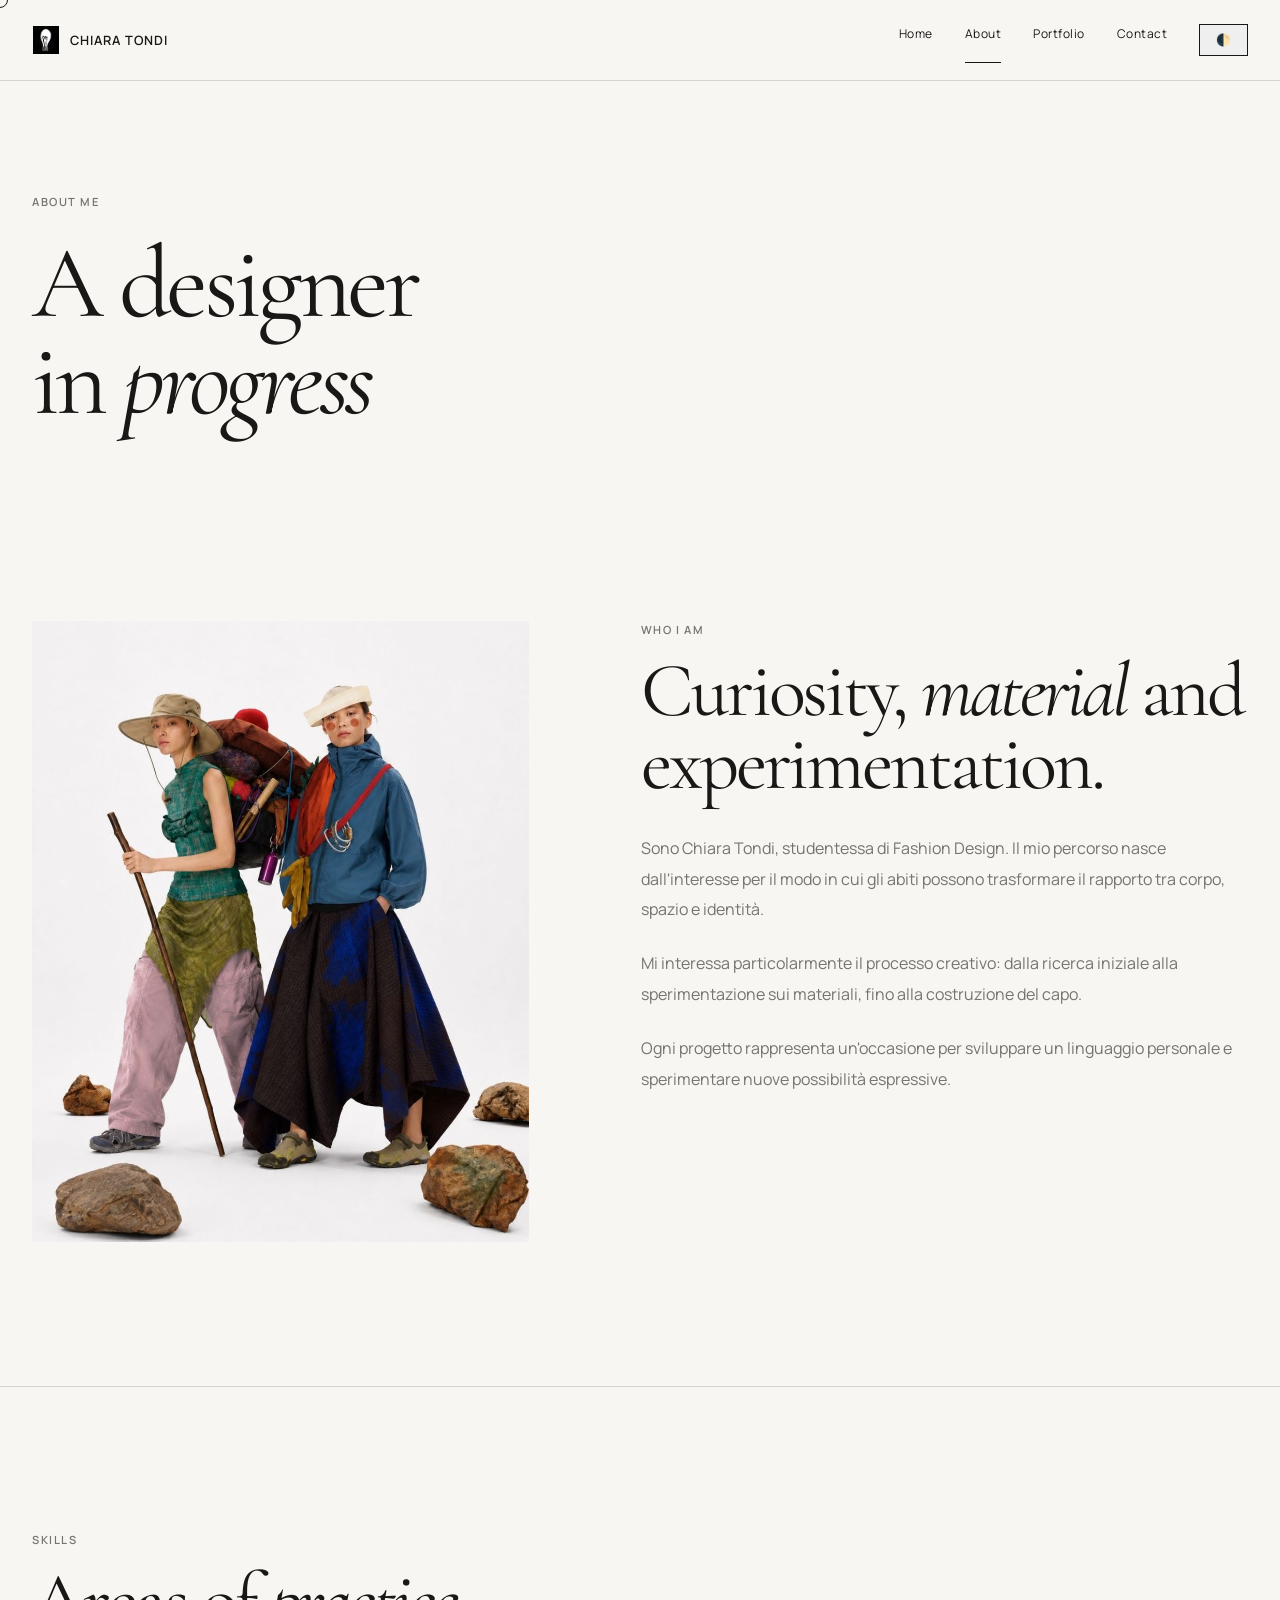
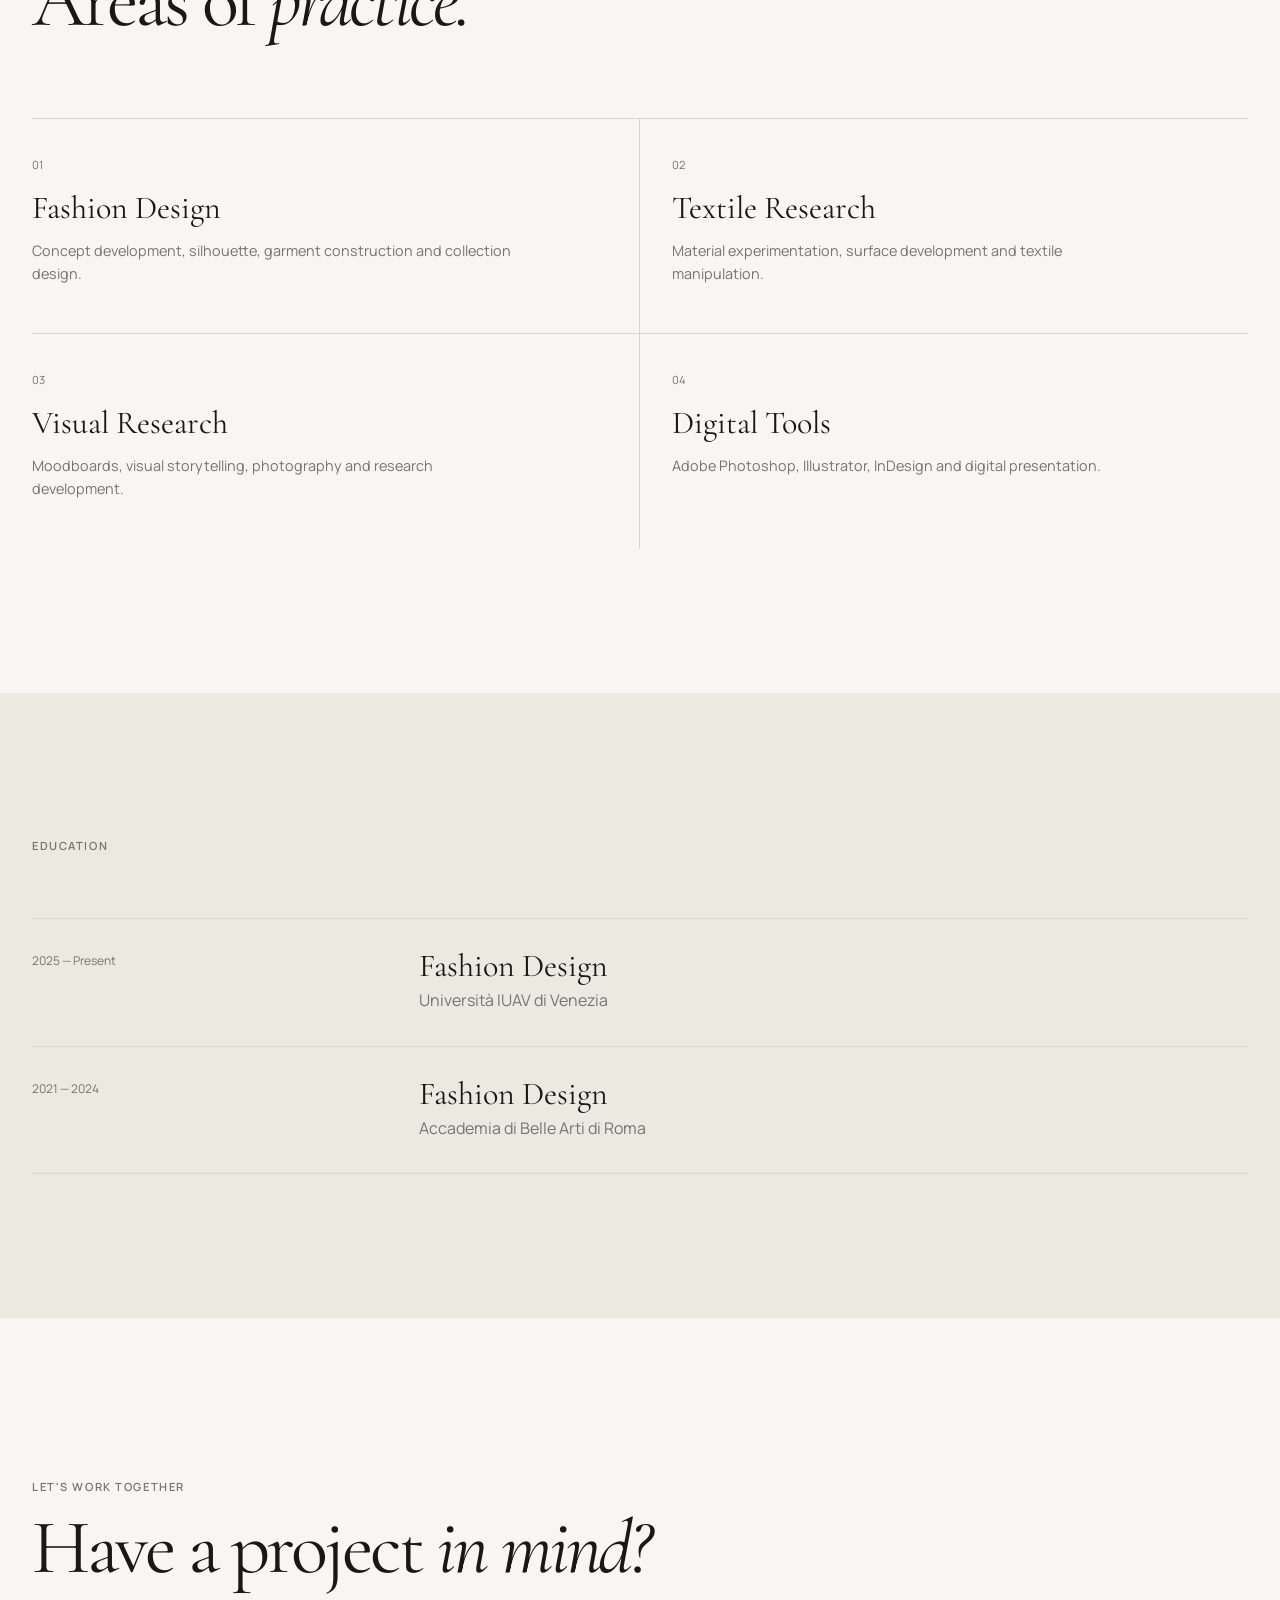
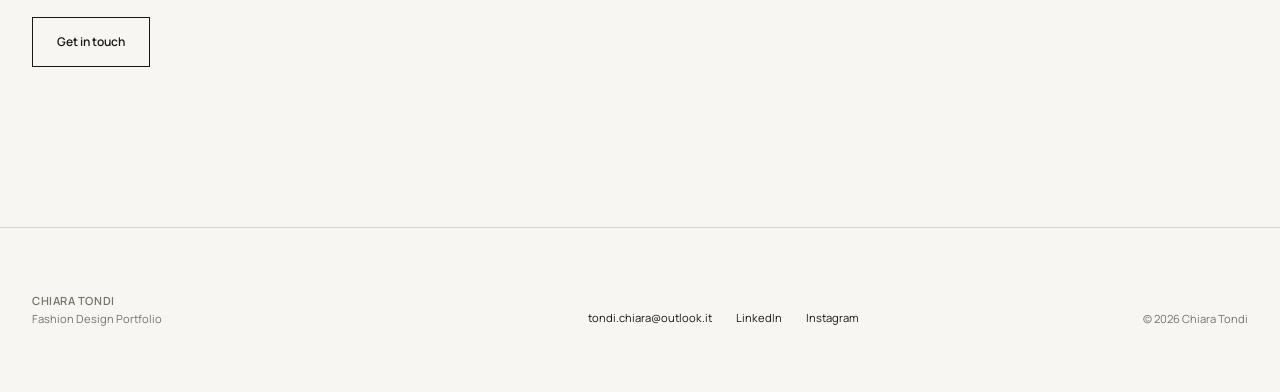
==== about.html @ ec625b7d "Primo commit: struttura base del portfolio e animazioni" ====
<!DOCTYPE html>
<html lang="it">
<head>

    <meta charset="UTF-8">

    <meta
        name="viewport"
        content="width=device-width, initial-scale=1.0"
    >

    <meta
        name="description"
        content="About Chiara Tondi, studentessa di Fashion Design."
    >

    <title>About — Chiara Tondi</title>

    <link
        rel="preconnect"
        href="https://fonts.googleapis.com"
    >

    <link
        rel="preconnect"
        href="https://fonts.gstatic.com"
        crossorigin
    >

    <link
        href="https://fonts.googleapis.com/css2?family=Cormorant+Garamond:wght@400;500;600&family=Manrope:wght@400;500;600&display=swap"
        rel="stylesheet"
    >

    <link rel="stylesheet" href="css/style.css">

</head>


<body>
    <div class="custom-cursor"></div>

    <header class="site-header">

        <div class="container nav-wrapper">

            <a class="logo" href="index.html">
    <img src="images/logo.jpg" alt="Chiara Tondi">
    CHIARA TONDI
</a>

            <nav aria-label="Navigazione principale">

                <a href="index.html">
                    Home
                </a>

                <a class="active" href="about.html">
                    About
                </a>

                <a href="portfolio.html">
                    Portfolio
                </a>

                <a href="contact.html">
                    Contact
                </a>

                <button id="theme-toggle" class="button" style="margin-top: 0; padding: 0.5rem 1rem;">🌓</button>

            </nav>

        </div>

    </header>


    <main>

        <section class="page-intro">

            <div class="container">

                <p class="eyebrow">
                    About me
                </p>

                <h1>
                    A designer<br>
                    in <em>progress</em>
                </h1>

            </div>

        </section>


        <section class="about-main">

            <div class="container about-grid">

                <div class="about-image">

                    <img
                        src="images/portrait.jpg"
                        alt="Ritratto di Chiara Tondi"
                    >

                </div>


                <div class="about-text">

                    <p class="eyebrow">
                        Who I am
                    </p>

                    <h2>
                        Curiosity,
                        <em>material</em>
                        and experimentation.
                    </h2>

                    <p>
                        Sono Chiara Tondi, studentessa di Fashion Design.
                        Il mio percorso nasce dall'interesse per il modo
                        in cui gli abiti possono trasformare il rapporto
                        tra corpo, spazio e identità.
                    </p>

                    <p>
                        Mi interessa particolarmente il processo creativo:
                        dalla ricerca iniziale alla sperimentazione sui
                        materiali, fino alla costruzione del capo.
                    </p>

                    <p>
                        Ogni progetto rappresenta un'occasione per
                        sviluppare un linguaggio personale e sperimentare
                        nuove possibilità espressive.
                    </p>

                </div>

            </div>

        </section>


        <section class="skills-section">

            <div class="container">

                <div class="section-heading">

                    <div>

                        <p class="eyebrow">
                            Skills
                        </p>

                        <h2>
                            Areas of
                            <em>practice.</em>
                        </h2>

                    </div>

                </div>


                <div class="skills-grid">

                    <div class="skill">

                        <span>01</span>

                        <h3>
                            Fashion Design
                        </h3>

                        <p>
                            Concept development, silhouette,
                            garment construction and collection design.
                        </p>

                    </div>


                    <div class="skill">

                        <span>02</span>

                        <h3>
                            Textile Research
                        </h3>

                        <p>
                            Material experimentation, surface
                            development and textile manipulation.
                        </p>

                    </div>


                    <div class="skill">

                        <span>03</span>

                        <h3>
                            Visual Research
                        </h3>

                        <p>
                            Moodboards, visual storytelling,
                            photography and research development.
                        </p>

                    </div>


                    <div class="skill">

                        <span>04</span>

                        <h3>
                            Digital Tools
                        </h3>

                        <p>
                            Adobe Photoshop, Illustrator,
                            InDesign and digital presentation.
                        </p>

                    </div>

                </div>

            </div>

        </section>


        <section class="education-section">

            <div class="container">

                <p class="eyebrow">
                    Education
                </p>

                <div class="timeline">

                    <article class="timeline-item">

                        <span>
                            2025 — Present
                        </span>

                        <div>

                            <h3>
                                Fashion Design
                            </h3>

                            <p>
                                Università IUAV di Venezia
                            </p>

                        </div>

                    </article>


                    <article class="timeline-item">

                        <span>
                            2021 — 2024
                        </span>

                        <div>

                            <h3>
                                Fashion Design
                            </h3>

                            <p>
                                Accademia di Belle Arti di Roma
                            </p>

                        </div>

                    </article>

                </div>

            </div>

        </section>


        <section class="cta-section">

            <div class="container">

                <p class="eyebrow">
                    Let's work together
                </p>

                <h2>
                    Have a project
                    <em>in mind?</em>
                </h2>

                <a
                    class="button"
                    href="contact.html"
                >
                    Get in touch
                </a>

            </div>

        </section>

    </main>


    <footer class="site-footer">

        <div class="container footer-grid">

            <div>

                <p class="footer-name">
                    CHIARA TONDI
                </p>

                <p>
                    Fashion Design Portfolio
                </p>

            </div>


            <div class="footer-links">

                <a href="mailto:tondi.chiara@outlook.it">
                    tondi.chiara@outlook.it
                </a>

                <a
                    href="https://www.linkedin.com/in/chiara-tondi-323119333/"
                    target="_blank"
                    rel="noopener noreferrer"
                >
                    LinkedIn
                </a>

                <a
                    href="https://www.instagram.com/"
                    target="_blank"
                    rel="noopener noreferrer"
                >
                    Instagram
                </a>

            </div>


            <p class="copyright">
                © 2026 Chiara Tondi
            </p>

        </div>

    </footer>

<script src="js/navbar.js"></script>
<script src="js/animations.js"></script>
<script src="js/darkmode.js"></script>

</body>
</html>
---- css/style.css ----
/* ========================================
   1. RESET
======================================== */

* {
    margin: 0;
    padding: 0;
    box-sizing: border-box;
}

html {
    scroll-behavior: smooth;
}

body {
    font-family: "Manrope", sans-serif;
    background: var(--background); /* Prima era #f7f6f2 */
    color:var(--text);            /* Prima era #191817 */
    line-height: 1.6;
}

img {
    display: block;
    width: 100%;
}

a {
    color: inherit;
    text-decoration: none;
}

button,
a {
    -webkit-tap-highlight-color: transparent;
}


/* ========================================
   2. VARIABLES
======================================== */

:root {
    --background: #f7f6f2;
    --text: #191817;
    --muted: #77736d;
    --border: #d8d5ce;
    --white: #ffffff;

    --serif: "Cormorant Garamond", Georgia, serif;
    --sans: "Manrope", Arial, sans-serif;

    --max-width: 1400px;

    --space-xs: 0.5rem;
    --space-sm: 1rem;
    --space-md: 2rem;
    --space-lg: 5rem;
    --space-xl: 9rem;
}


/* ========================================
   3. GLOBAL
======================================== */

body {
    overflow-x: hidden;
}

.container {
    width: min(
        calc(100% - 4rem),
        var(--max-width)
    );

    margin-inline: auto;
}

::selection {
    background: #191817;
    color: #f7f6f2;
}


/* ========================================
   4. TYPOGRAPHY
======================================== */

h1,
h2,
h3 {
    font-family: var(--serif);
    font-weight: 400;
    line-height: 0.95;
}

h1 {
    font-size: clamp(
        4rem,
        8vw,
        9rem
    );

    letter-spacing: -0.045em;
}

h2 {
    font-size: clamp(
        3rem,
        6vw,
        6rem
    );

    letter-spacing: -0.04em;
}

h3 {
    font-size: 2rem;
}

em {
    font-style: italic;
}

.eyebrow {
    font-family: var(--sans);
    font-size: 0.7rem;
    font-weight: 600;
    letter-spacing: 0.14em;
    text-transform: uppercase;
    color: var(--muted);
}

.section-number {
    font-family: var(--sans);
    font-size: 0.7rem;
    font-weight: 600;
    letter-spacing: 0.12em;
    color: var(--muted);
}


/* ========================================
   5. HEADER
======================================== */

.site-header {
    position: sticky;
    top: 0;
    z-index: 1000;

    padding: 1.5rem 0;

    border-bottom: 1px solid var(--border);

    background: var(--background);

    transform: translateY(0);

    transition:
        transform 0.35s ease;
}

.site-header.header-hidden {
    transform: translateY(-100%);
}

.nav-wrapper {
    display: flex;
    justify-content: space-between;
    align-items: center;
    gap: 2rem;
}

.logo {
    display: flex;
    align-items: center;
    gap: 10px;

    font-family: var(--sans);
    font-size: 0.8rem;
    font-weight: 600;
    letter-spacing: 0.08em;
}

.logo img {
    width: 28px;
    height: 28px;
    object-fit: contain;
}

nav {
    display: flex;
    gap: 2rem;
}

nav a {
    position: relative;

    font-size: 0.75rem;
    letter-spacing: 0.04em;

    transition:
        opacity 0.25s ease;
}

nav a:hover {
    opacity: 0.55;
}

nav a.active::after {
    content: "";

    position: absolute;

    bottom: -0.45rem;
    left: 0;

    width: 100%;
    height: 1px;

    background: var(--text);
}


/* ========================================
   6. HERO
======================================== */

.hero {
    padding: 5rem 0 8rem;
}

.hero-grid {
    display: grid;

    grid-template-columns:
        minmax(0, 0.9fr)
        minmax(0, 1.1fr);

    align-items: end;

    gap: 5rem;
}

.hero-text {
    padding-bottom: 2rem;
}

.hero-text h1 {
    margin: 1rem 0 2rem;
}

.hero-description {
    width: min(100%, 31rem);

    color: var(--muted);

    font-size: 0.95rem;
    line-height: 1.8;

    margin-bottom: 2rem;
}

.hero-image {
    aspect-ratio: 4 / 5;
    overflow: hidden;
}

.hero-image img {
    width: 100%;
    height: 100%;

    object-fit: cover;

    transition:
        transform 0.8s cubic-bezier(0.2, 0.7, 0.2, 1);
}

.hero-image:hover img {
    transform: scale(1.025);
}


/* ========================================
   7. LINKS
======================================== */

.text-link {
    display: inline-flex;
    align-items: center;

    gap: 0.8rem;

    font-size: 0.75rem;
    font-weight: 600;
    letter-spacing: 0.03em;

    border-bottom: 1px solid var(--text);

    padding-bottom: 0.35rem;

    transition:
        gap 0.25s ease,
        opacity 0.25s ease;
}

.text-link:hover {
    gap: 1.2rem;
    opacity: 0.65;
}

.button {
    display: inline-block;

    margin-top: 2rem;

    padding: 0.9rem 1.5rem;

    border: 1px solid var(--text);

    font-size: 0.75rem;
    font-weight: 600;

    transition:
        background 0.25s ease,
        color 0.25s ease;
}

.button:hover {
    background: var(--text);
    color: var(--background);
}


/* ========================================
   8. INTRO
======================================== */

.intro-section {
    padding: 9rem 0;

    border-top: 1px solid var(--border);
    border-bottom: 1px solid var(--border);
}

.intro-grid {
    display: grid;

    grid-template-columns:
        0.25fr
        0.75fr;

    gap: 3rem;
}

.intro-grid h2 {
    max-width: 50rem;
    margin-bottom: 2rem;
}

.large-text {
    max-width: 42rem;

    font-size: 1.25rem;
    line-height: 1.8;

    color: var(--muted);
}


/* ========================================
   9. FEATURED PROJECTS
======================================== */

.featured-projects {
    padding: 9rem 0;
}

.section-heading {
    display: flex;
    justify-content: space-between;
    align-items: end;

    margin-bottom: 5rem;
}

.section-heading h2 {
    margin-top: 1rem;
}

.project-grid {
    display: grid;

    grid-template-columns:
        repeat(2, minmax(0, 1fr));

    gap: 4rem 2rem;
}

.project-card-large {
    grid-column: 1 / -1;
}

.project-image, 
.portfolio-image {
    overflow: hidden;
    background: #dedbd4;
    position: relative;
    /* Assicura che il contenitore si centri nella sua colonna */
    margin: 0 auto; 
}

/* Regola le proporzioni e la dimensione intermedia */
.project-card:not(.project-card-large) .project-image,
.portfolio-image {
    aspect-ratio: 4 / 5;
    max-height: 85vh; /* Alzato a 85vh per farle più grandi della prova precedente */
    width: 100%;      /* Tenta di occupare tutto lo spazio, bloccandosi al limite dell'altezza */
}

.project-card-large .project-image {
    aspect-ratio: 4 / 5;
    max-height: 85vh; /* Alzato a 85vh per farle più grandi della prova precedente */
    width: 100%;   
}

.project-image img, 
.portfolio-image img {
    width: 100%;
    height: 100%;

    object-fit: cover;

    transition:
        transform 0.8s cubic-bezier(0.2, 0.7, 0.2, 1);
}

.project-card:hover .project-image img {
    transform: scale(1.035);
}

.project-info {
    display: flex;
    justify-content: space-between;

    gap: 2rem;

    padding-top: 1.25rem;

    border-top: 1px solid var(--border);
}

.project-info h3 {
    margin-bottom: 0.2rem;
}

.project-info p,
.project-info span {
    font-size: 0.7rem;
    color: var(--muted);
}

.project-info span {
    align-self: end;
}


/* ========================================
   10. STATEMENT
======================================== */

.statement-section {
    padding: 10rem 0;

    background: #ece9e1;
}

.statement {
    max-width: 75rem;

    margin-top: 2rem;

    font-size: clamp(
        3.5rem,
        7vw,
        8rem
    );
}


/* ========================================
   11. PAGE INTRO
======================================== */

.page-intro {
    padding: 7rem 0 8rem;
}

.page-intro h1 {
    margin-top: 1.5rem;
}


/* ========================================
   12. ABOUT
======================================== */

.about-main {
    padding: 4rem 0 9rem;
}

.about-grid {
    display: grid;

    grid-template-columns:
        minmax(0, 0.9fr)
        minmax(0, 1.1fr);

    gap: 7rem;

    align-items: start;
}

.about-image {
    aspect-ratio: 4 / 5;
    overflow: hidden;
}

.about-image img {
    width: 100%;
    height: 100%;
    object-fit: cover;
}

.about-text h2 {
    margin: 1rem 0 2rem;
}

.about-text p:not(.eyebrow) {
    max-width: 38rem;

    color: var(--muted);

    margin-bottom: 1.5rem;

    line-height: 1.9;
}


/* ========================================
   13. SKILLS
======================================== */

.skills-section {
    padding: 9rem 0;

    border-top: 1px solid var(--border);
}

.skills-grid {
    display: grid;

    grid-template-columns:
        repeat(2, minmax(0, 1fr));

    margin-top: 5rem;
}

.skill {
    padding: 2rem 2rem 3rem 0;

    border-top: 1px solid var(--border);
}

.skill:nth-child(odd) {
    border-right: 1px solid var(--border);
}

.skill:nth-child(even) {
    padding-left: 2rem;
}

.skill span {
    font-size: 0.7rem;
    color: var(--muted);
}

.skill h3 {
    margin: 1rem 0;
}

.skill p {
    max-width: 30rem;

    color: var(--muted);

    font-size: 0.9rem;
}


/* ========================================
   14. EDUCATION
======================================== */

.education-section {
    padding: 9rem 0;

    background: #ece9e1;
}

.timeline {
    margin-top: 4rem;
}

.timeline-item {
    display: grid;

    grid-template-columns:
        0.3fr
        0.7fr;

    gap: 2rem;

    padding: 2rem 0;

    border-top: 1px solid var(--border);
}

.timeline-item:last-child {
    border-bottom: 1px solid var(--border);
}

.timeline-item > span {
    font-size: 0.75rem;
    color: var(--muted);
}

.timeline-item h3 {
    margin-bottom: 0.4rem;
}

.timeline-item p {
    color: var(--muted);
}


/* ========================================
   15. CTA
======================================== */

.cta-section {
    padding: 10rem 0;
}

.cta-section h2 {
    margin-top: 1rem;

    max-width: 70rem;
}


/* ========================================
   16. PORTFOLIO
======================================== */

.portfolio-section {
    padding-bottom: 10rem;
}


/* ========================================
   PORTFOLIO CAROUSEL
======================================== */

.portfolio-carousel {
    position: relative;

    width: 100%;

    perspective: 1000px;

    padding: 2rem 0;
}

.portfolio-carousel.disable-transitions * {
    transition: none !important;
}

.carousel-viewport {
    width: 100%;

    overflow: hidden;

    padding: 2rem 0;

    /*
     * Permette lo scroll verticale su mobile
     * senza impedire lo swipe orizzontale
     * gestito dal JavaScript.
     */
    touch-action: pan-y;

    user-select: none;
    -webkit-user-select: none;
}

.carousel-track {
    display: flex;

    align-items: center;

    gap: 0;

    cursor: grab;

    will-change: transform;

    transition:
        transform 0.5s cubic-bezier(0.25, 1, 0.5, 1);
}

.carousel-track:active {
    cursor: grabbing;
}


/* ========================================
   CARD GENERICA
======================================== */

.carousel-track .portfolio-card {
    flex: 0 0 42%;

    margin: 0 -8%;

    position: relative;

    z-index: 1;

    transform: scale(0.65);

    opacity: 0.815;

    filter: blur(0.2px);

    transition:
        transform 0.5s ease,
        opacity 0.5s ease,
        filter 0.5s ease,
        z-index 0.5s ease;

    /*
     * IMPORTANTE:
     * tutte le card devono ricevere il click,
     * perché anche quelle laterali devono poter
     * essere cliccate per portarle al centro.
     */
    pointer-events: auto;

    cursor: pointer;
}


/* ========================================
   CARD ADIACENTE
======================================== */

.carousel-track .portfolio-card.is-adjacent {
    z-index: 5;

    transform: scale(0.78);

    opacity: 0.945;

    filter: blur(0.1px);
}


/* ========================================
   CARD CENTRALE
======================================== */

.carousel-track .portfolio-card.is-active {
    z-index: 10;

    transform: scale(1);

    opacity: 1;

    filter: blur(0);

    pointer-events: auto;

    cursor: pointer;
}


/* ========================================
   IMMAGINE DELLA CARD
======================================== */

.portfolio-image {
    aspect-ratio: 4 / 5;

    overflow: hidden;

    background: #dedbd4;

    position: relative;
}

.portfolio-image img {
    width: 100%;
    height: 100%;

    object-fit: cover;

    transition:
        transform 0.8s cubic-bezier(0.2, 0.7, 0.2, 1);
}


/*
 * Hover sull'immagine.
 * La card centrale e quelle laterali
 * possono avere un leggero effetto zoom.
 */

.portfolio-card:hover .portfolio-image img {
    transform: scale(1.035);
}


/* ========================================
   NUMERO SULL'IMMAGINE
======================================== */

.carousel-number {
    position: absolute;

    top: 1rem;
    left: 1rem;

    z-index: 2;

    font-family: var(--sans);

    font-size: 0.7rem;

    font-weight: 600;

    letter-spacing: 0.1em;

    color: #ffffff;

    pointer-events: none;
}


/* ========================================
   PULSANTI CAROUSEL
======================================== */

.carousel-button {
    position: absolute;

    top: 50%;

    z-index: 20;

    width: 3.5rem;
    height: 3.5rem;

    border-radius: 50%;

    border: 1px solid var(--text);

    background: var(--background);

    color: var(--text);

    font-size: 1.1rem;

    cursor: pointer;

    transform: translateY(-50%);

    transition:
        background 0.25s ease,
        color 0.25s ease,
        transform 0.25s ease;
}

.carousel-button:hover {
    background: var(--text);

    color: var(--background);
}

.carousel-button:active {
    transform: translateY(-50%) scale(0.96);
}

.carousel-prev {
    left: 0.5rem;
}

.carousel-next {
    right: 0.5rem;
}


/* ========================================
   PORTFOLIO META
======================================== */

.portfolio-meta {
    display: flex;

    justify-content: space-between;

    padding-top: 1.25rem;

    border-top: 1px solid var(--border);
}

.portfolio-meta h2 {
    font-size: 2rem;

    margin-bottom: 0.2rem;
}

.portfolio-meta p,
.portfolio-meta span {
    font-size: 0.7rem;

    color: var(--muted);
}


/* ========================================
   PORTFOLIO GRID
======================================== */

.portfolio-grid {
    display: grid;

    grid-template-columns:
        repeat(2, minmax(0, 1fr));

    gap: 6rem 2rem;
}


/* ========================================
   17. CONTACT
======================================== */

.contact-section {
    padding: 9rem 0 12rem;
}

.contact-grid {
    display: grid;

    grid-template-columns:
        1fr
        1fr;

    gap: 6rem;
}

.contact-details {
    padding-top: 1rem;
}

.contact-block {
    padding: 2rem 0;

    border-top: 1px solid var(--border);
}

.big-link {
    display: block;

    width: fit-content;

    margin-top: 0.7rem;

    font-family: var(--serif);

    font-size: 2.5rem;

    border-bottom: 1px solid transparent;

    transition:
        border-color 0.25s ease,
        opacity 0.25s ease;
}

.big-link:hover {
    border-color: var(--text);
}

.contact-location {
    margin-top: 0.7rem;

    font-family: var(--serif);

    font-size: 2.5rem;
}


/* ========================================
   18. PROJECT PAGE
======================================== */

.project-header {
    padding: 7rem 0 6rem;
}

.project-header-grid {
    display: grid;

    grid-template-columns:
        1fr
        0.8fr;

    gap: 6rem;

    align-items: end;
}

.project-description {
    padding-bottom: 0.5rem;
}

.project-description > p {
    max-width: 30rem;

    margin-bottom: 3rem;

    color: var(--muted);

    line-height: 1.8;
}

.project-data {
    display: grid;

    gap: 1rem;
}

.project-data span {
    display: grid;

    grid-template-columns:
        0.4fr
        0.6fr;

    padding-top: 1rem;

    border-top: 1px solid var(--border);

    font-size: 0.7rem;

    color: var(--muted);
}

.project-data strong {
    color: var(--text);

    font-weight: 500;
}

.project-hero-image {
    padding-bottom: 8rem;
}

.project-hero-image img {
    width: 100%;

    aspect-ratio: 16 / 9;

    object-fit: cover;
}

.project-story {
    padding: 9rem 0;

    border-top: 1px solid var(--border);
    border-bottom: 1px solid var(--border);
}

.project-story-grid {
    display: grid;

    grid-template-columns:
        0.25fr
        0.75fr;

    gap: 3rem;
}

.project-story h2 {
    max-width: 55rem;

    margin-bottom: 3rem;
}

.project-story p:not(.section-number) {
    max-width: 42rem;

    color: var(--muted);

    line-height: 1.9;

    margin-bottom: 1.5rem;
}

.project-gallery {
    padding: 8rem 0;
}

.gallery-two {
    display: grid;

    grid-template-columns:
        repeat(2, minmax(0, 1fr));

    gap: 2rem;
}

.gallery-two img {
    aspect-ratio: 4 / 5;

    object-fit: cover;
}

.gallery-large {
    margin-top: 2rem;
}

.gallery-large img {
    aspect-ratio: 16 / 9;

    object-fit: cover;
}

.next-project {
    padding: 9rem 0;

    border-top: 1px solid var(--border);

    text-align: center;
}

.next-project h2 {
    margin-top: 1rem;

    transition:
        opacity 0.25s ease;
}

.next-project a:hover h2 {
    opacity: 0.55;
}


/* ========================================
   19. FOOTER
======================================== */

.site-footer {
    padding: 4rem 0;

    border-top: 1px solid var(--border);
}

.footer-grid {
    display: grid;

    grid-template-columns:
        1fr
        1fr
        auto;

    gap: 2rem;

    align-items: end;
}

.footer-name {
    font-weight: 600;

    letter-spacing: 0.05em;
}

.footer-grid p {
    font-size: 0.7rem;

    color: var(--muted);
}

.footer-links {
    display: flex;

    gap: 1.5rem;
}

.footer-links a {
    font-size: 0.7rem;

    border-bottom: 1px solid transparent;

    transition:
        border-color 0.25s ease;
}

.footer-links a:hover {
    border-color: var(--text);
}

.copyright {
    text-align: right;
}


/* ========================================
   20. ACCESSIBILITY
======================================== */

:focus-visible {
    outline: 2px solid var(--text);

    outline-offset: 4px;
}


/* ========================================
   21. RESPONSIVE
======================================== */

@media (max-width: 900px) {

    .container {
        width: min(
            calc(100% - 2rem),
            var(--max-width)
        );
    }

    .hero-grid,
    .about-grid,
    .contact-grid,
    .project-header-grid {
        grid-template-columns: 1fr;

        gap: 3rem;
    }

    .hero {
        padding-top: 3rem;
    }

    .hero-text {
        padding-bottom: 0;
    }

    .intro-grid,
    .project-story-grid {
        grid-template-columns: 1fr;

        gap: 1.5rem;
    }

    .section-heading {
        align-items: start;

        flex-direction: column;

        gap: 2rem;
    }

    .portfolio-grid {
        gap: 4rem 1rem;
    }

    .skills-grid {
        grid-template-columns: 1fr;
    }

    .skill:nth-child(odd) {
        border-right: none;
    }

    .skill:nth-child(even) {
        padding-left: 0;
    }

    .footer-grid {
        grid-template-columns:
            1fr
            1fr;
    }

    .copyright {
        text-align: left;

        grid-column: 1 / -1;
    }
}


/* ========================================
   22. MOBILE
======================================== */

@media (max-width: 600px) {

    .container {
        width: min(
            calc(100% - 1.5rem),
            var(--max-width)
        );
    }

    .site-header {
        padding: 1rem 0;
    }

    .nav-wrapper {
        align-items: flex-start;

        flex-direction: column;

        gap: 1rem;
    }

    nav {
        width: 100%;

        justify-content: space-between;

        gap: 0.75rem;
    }

    nav a {
        font-size: 0.68rem;
    }

    h1 {
        font-size: clamp(
            3.5rem,
            16vw,
            5rem
        );
    }

    h2 {
        font-size: clamp(
            2.8rem,
            13vw,
            4rem
        );
    }

    .hero {
        padding: 3rem 0 5rem;
    }

    .hero-grid {
        gap: 3rem;
    }

    .intro-section,
    .featured-projects,
    .skills-section,
    .education-section,
    .cta-section,
    .project-gallery,
    .project-story,
    .contact-section {
        padding: 5rem 0;
    }

    .statement-section {
        padding: 6rem 0;
    }

    .project-grid,
    .portfolio-grid,
    .gallery-two {
        grid-template-columns: 1fr;
    }

    .project-card-large {
        grid-column: auto;
    }

    .project-card-large .project-image {
        aspect-ratio: 4 / 5;
    }

    .timeline-item {
        grid-template-columns: 1fr;

        gap: 0.75rem;
    }

    .big-link,
    .contact-location {
        font-size: 2rem;
    }

    .project-header {
        padding: 4rem 0;
    }

    .project-hero-image {
        padding-bottom: 4rem;
    }

    .project-hero-image img,
    .gallery-large img {
        aspect-ratio: 4 / 5;
    }

    .footer-grid {
        grid-template-columns: 1fr;
    }

    .footer-links {
        flex-direction: column;

        gap: 0.7rem;
    }

    .copyright {
        grid-column: auto;
    }


    /* ========================================
       CAROUSEL - MOBILE
    ======================================== */

    .carousel-track .portfolio-card {
        flex: 0 0 78%;

        margin: 0 -18%;
    }

    .carousel-track .portfolio-card.is-adjacent {
        transform: scale(0.78);
    }

    .carousel-track .portfolio-card.is-active {
        transform: scale(1);
    }

    .carousel-button {
        display: none;
    }
}


/* ========================================
   23. REDUCED MOTION
======================================== */

@media (prefers-reduced-motion: reduce) {

    html {
        scroll-behavior: auto;
    }

    *,
    *::before,
    *::after {
        transition-duration: 0.01ms !important;

        animation-duration: 0.01ms !important;

        animation-iteration-count: 1 !important;
    }
}

.hero {
    position: relative; /* Assicurati che la sezione hero sia relativa */
    z-index: 1;    
}
#hero-canvas {
    position: absolute;
    top: 0;
    left: 0;
    width: 100%;
    height: 100%;
    z-index: -1; /* Lo manda dietro al testo */
    pointer-events: none; /* Evita che blocchi i click */
}

.reveal {
    opacity: 0;
    transform: translateY(40px);
    transition: opacity 0.8s cubic-bezier(0.2, 0.7, 0.2, 1), transform 0.8s cubic-bezier(0.2, 0.7, 0.2, 1);
}
.reveal.is-visible {
    opacity: 1;
    transform: translateY(0);
}

.hero-image, .project-image {
    overflow: hidden;
    position: relative;
}

.hero-image img, .project-image img {
    width: 100%;
    height: 100%;
    object-fit: cover;
    transform: scale(1.2); /* Ingrandisce l'immagine creando il margine nascosto */
    will-change: transform;
}

@media (pointer: fine) { /* Si attiva solo su dispositivi con mouse, ignora il touch */
    body {
        cursor: none; /* Nasconde il cursore di default */
    }
    a, button, .portfolio-card {
        cursor: none !important;
    }
    .custom-cursor {
        position: fixed;
        top: 0; left: 0;
        width: 16px; height: 16px;
        border: 1px solid var(--text);
        border-radius: 50%;
        pointer-events: none;
        z-index: 9999;
        transform: translate(-50%, -50%);
        transition: width 0.2s, height 0.2s, background-color 0.2s;
    }
    .custom-cursor.hovering {
        width: 32px; height: 32px;
        background-color: rgba(25, 24, 23, 0.1);
    }
}

/* Transizione globale per i colori */
body, .site-header, .statement-section, .education-section {
    transition: background-color 0.4s ease, color 0.4s ease;
}

/* Variabili Dark Mode */
[data-theme="dark"] {
    --background: #141414;
    --text: #f7f6f2;
    --muted: #a09c94;
    --border: #333333;
    --white: #0a0a0a;
}

[data-theme="dark"] .statement-section, 
[data-theme="dark"] .education-section {
    background: #1a1a1a;
}
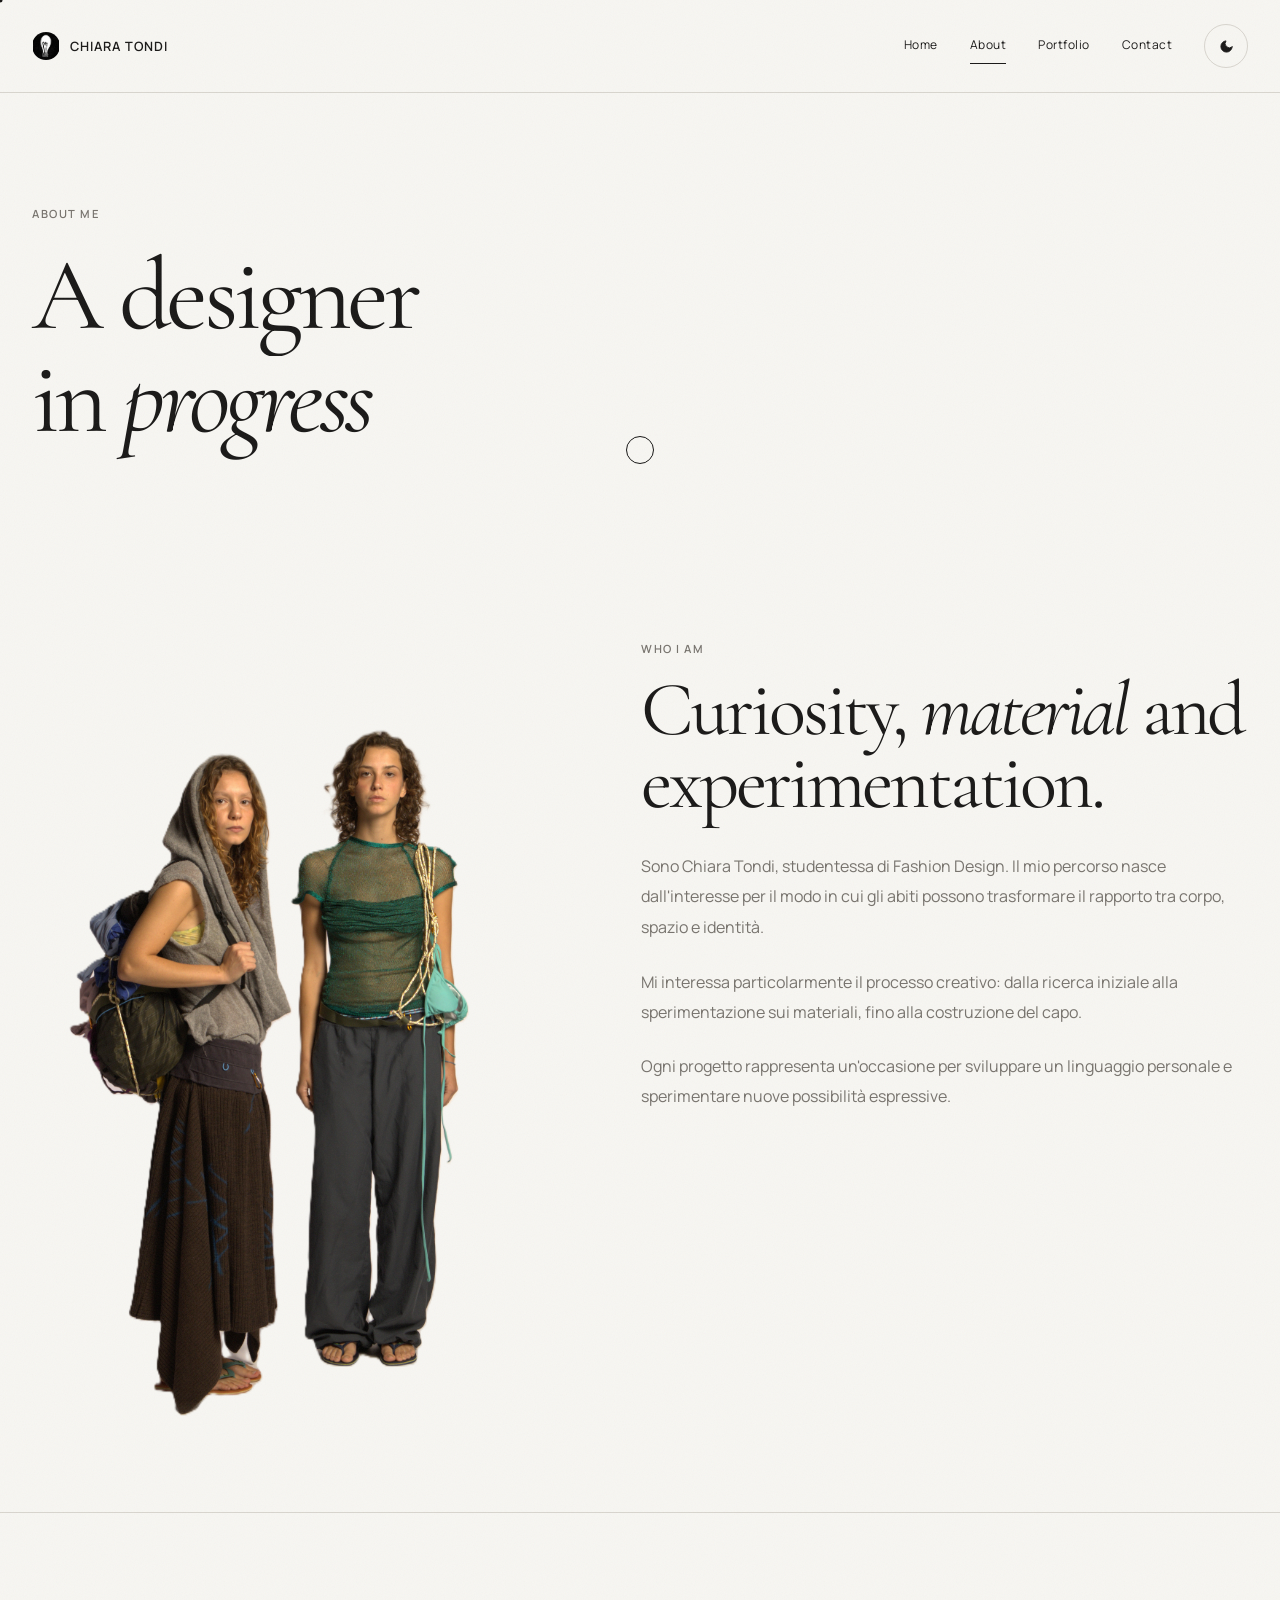
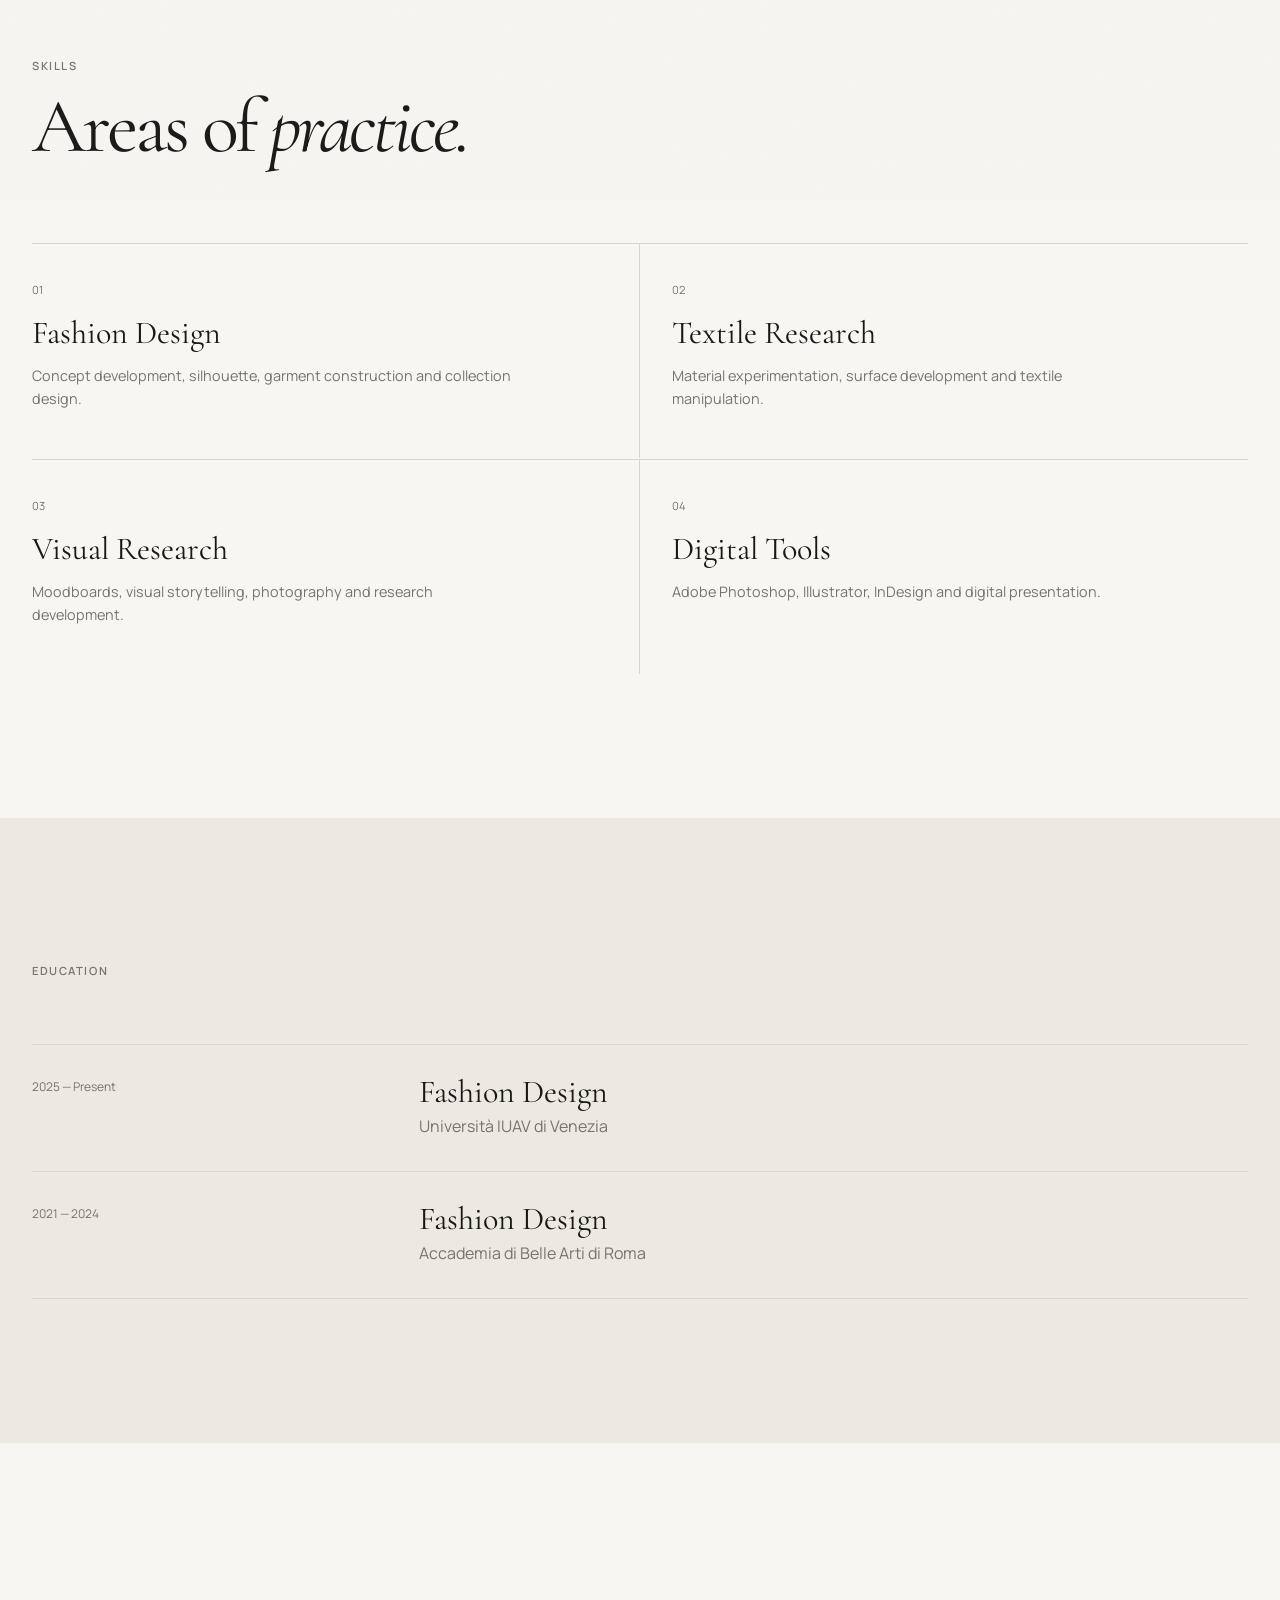
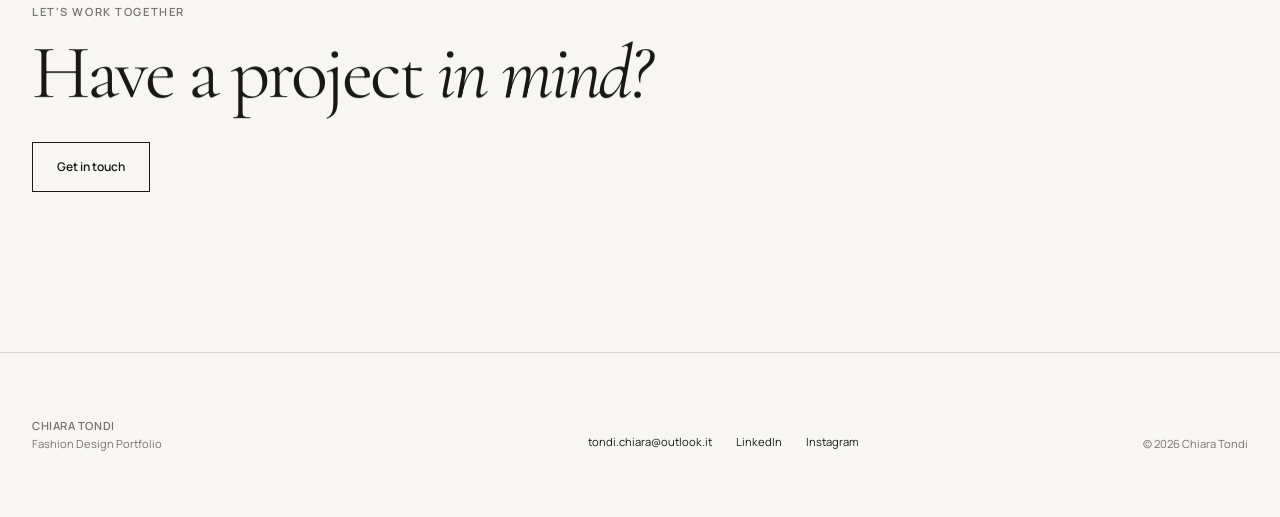
==== commit 8dcc7272: "animazioni migliorate e aggiunta descrizione del progetto 4" ====
--- a/about.html
+++ b/about.html
@@ -15,6 +15,18 @@
     >
 
     <title>About — Chiara Tondi</title>
+
+    <script>
+        (function () {
+            var t = localStorage.getItem("theme");
+            if (
+                t === "dark" ||
+                (!t && window.matchMedia("(prefers-color-scheme: dark)").matches)
+            ) {
+                document.documentElement.setAttribute("data-theme", "dark");
+            }
+        })();
+    </script>
 
     <link
         rel="preconnect"
@@ -28,7 +40,7 @@
     >
 
     <link
-        href="https://fonts.googleapis.com/css2?family=Cormorant+Garamond:wght@400;500;600&family=Manrope:wght@400;500;600&display=swap"
+        href="https://fonts.googleapis.com/css2?family=Cormorant+Garamond:ital,wght@0,400;0,500;0,600;1,400;1,500&family=Manrope:wght@400;500;600&display=swap"
         rel="stylesheet"
     >
 
@@ -38,16 +50,15 @@
 
 
 <body>
-    <div class="custom-cursor"></div>
 
     <header class="site-header">
 
         <div class="container nav-wrapper">
 
             <a class="logo" href="index.html">
-    <img src="images/logo.jpg" alt="Chiara Tondi">
-    CHIARA TONDI
-</a>
+                <img src="images/logo.jpg" alt="Chiara Tondi">
+                CHIARA TONDI
+            </a>
 
             <nav aria-label="Navigazione principale">
 
@@ -67,7 +78,17 @@
                     Contact
                 </a>
 
-                <button id="theme-toggle" class="button" style="margin-top: 0; padding: 0.5rem 1rem;">🌓</button>
+                <button id="theme-toggle" type="button" aria-label="Cambia tema">
+                    <svg viewBox="0 0 24 24" fill="none" stroke="currentColor" stroke-width="1.5" stroke-linecap="round" stroke-linejoin="round" aria-hidden="true">
+                        <g class="icon-moon">
+                            <path d="M21 12.8A9 9 0 1 1 11.2 3a7 7 0 0 0 9.8 9.8z"/>
+                        </g>
+                        <g class="icon-sun">
+                            <circle cx="12" cy="12" r="4"/>
+                            <path d="M12 2v2M12 20v2M4.9 4.9l1.4 1.4M17.7 17.7l1.4 1.4M2 12h2M20 12h2M4.9 19.1l1.4-1.4M17.7 6.3l1.4-1.4"/>
+                        </g>
+                    </svg>
+                </button>
 
             </nav>
 
@@ -82,7 +103,7 @@
 
             <div class="container">
 
-                <p class="eyebrow">
+                <p class="eyebrow" data-reveal>
                     About me
                 </p>
 
@@ -100,10 +121,10 @@
 
             <div class="container about-grid">
 
-                <div class="about-image">
-
-                    <img
-                        src="images/portrait.jpg"
+                <div class="about-image" data-reveal="mask">
+
+                    <img class="png"
+                        src="images/portrait.png"
                         alt="Ritratto di Chiara Tondi"
                     >
 
@@ -112,7 +133,7 @@
 
                 <div class="about-text">
 
-                    <p class="eyebrow">
+                    <p class="eyebrow" data-reveal>
                         Who I am
                     </p>
 
@@ -122,20 +143,20 @@
                         and experimentation.
                     </h2>
 
-                    <p>
+                    <p data-reveal>
                         Sono Chiara Tondi, studentessa di Fashion Design.
                         Il mio percorso nasce dall'interesse per il modo
                         in cui gli abiti possono trasformare il rapporto
                         tra corpo, spazio e identità.
                     </p>
 
-                    <p>
+                    <p data-reveal>
                         Mi interessa particolarmente il processo creativo:
                         dalla ricerca iniziale alla sperimentazione sui
                         materiali, fino alla costruzione del capo.
                     </p>
 
-                    <p>
+                    <p data-reveal>
                         Ogni progetto rappresenta un'occasione per
                         sviluppare un linguaggio personale e sperimentare
                         nuove possibilità espressive.
@@ -156,7 +177,7 @@
 
                     <div>
 
-                        <p class="eyebrow">
+                        <p class="eyebrow" data-reveal>
                             Skills
                         </p>
 
@@ -170,7 +191,7 @@
                 </div>
 
 
-                <div class="skills-grid">
+                <div class="skills-grid" data-reveal-stagger>
 
                     <div class="skill">
 
@@ -246,11 +267,11 @@
 
             <div class="container">
 
-                <p class="eyebrow">
+                <p class="eyebrow" data-reveal>
                     Education
                 </p>
 
-                <div class="timeline">
+                <div class="timeline" data-reveal-stagger>
 
                     <article class="timeline-item">
 
@@ -304,7 +325,7 @@
 
             <div class="container">
 
-                <p class="eyebrow">
+                <p class="eyebrow" data-reveal>
                     Let's work together
                 </p>
 
@@ -316,6 +337,8 @@
                 <a
                     class="button"
                     href="contact.html"
+                    data-magnetic="0.35"
+                    data-reveal
                 >
                     Get in touch
                 </a>
@@ -359,7 +382,7 @@
                 </a>
 
                 <a
-                    href="https://www.instagram.com/"
+                    href="https://www.instagram.com/tndchr/"
                     target="_blank"
                     rel="noopener noreferrer"
                 >
@@ -382,4 +405,4 @@
 <script src="js/darkmode.js"></script>
 
 </body>
-</html>+</html>
--- a/css/style.css
+++ b/css/style.css
@@ -1,3 +1,17 @@
+/* Registra le custom properties così sono animabili via transition */
+@property --zoom {
+    syntax: "<number>";
+    inherits: false;
+    initial-value: 1.15;
+}
+
+@property --py {
+    syntax: "<length>";
+    inherits: false;
+    initial-value: 0px;
+}
+
+
 /* ========================================
    1. RESET
 ======================================== */
@@ -14,8 +28,8 @@
 
 body {
     font-family: "Manrope", sans-serif;
-    background: var(--background); /* Prima era #f7f6f2 */
-    color:var(--text);            /* Prima era #191817 */
+    background: var(--background);
+    color: var(--text);
     line-height: 1.6;
 }
 
@@ -45,6 +59,7 @@
     --muted: #77736d;
     --border: #d8d5ce;
     --white: #ffffff;
+    --surface: #ece9e1;
 
     --serif: "Cormorant Garamond", Georgia, serif;
     --sans: "Manrope", Arial, sans-serif;
@@ -56,6 +71,13 @@
     --space-md: 2rem;
     --space-lg: 5rem;
     --space-xl: 9rem;
+
+    /* Sistema di easing condiviso */
+    --ease-out-expo: cubic-bezier(0.19, 1, 0.22, 1);
+    --ease-out-quart: cubic-bezier(0.165, 0.84, 0.44, 1);
+    --ease-out-quad: cubic-bezier(0.25, 0.46, 0.45, 0.94);
+    --ease-smooth: cubic-bezier(0.25, 1, 0.5, 1);
+    --ease-in-out: cubic-bezier(0.45, 0.05, 0.55, 0.95);
 }
 
 
@@ -77,8 +99,8 @@
 }
 
 ::selection {
-    background: #191817;
-    color: #f7f6f2;
+    background: var(--text);
+    color: var(--background);
 }
 
 
@@ -141,7 +163,93 @@
 
 
 /* ========================================
-   5. HEADER
+   5. SPLIT LINES (mask reveal delle headline)
+   JS avvolge ogni riga in .line > .line-inner
+======================================== */
+
+.split-lines .line {
+    display: block;
+    overflow: hidden;
+    /* piccolo padding per non tagliare discendenti e corsivi */
+    padding: 0.06em 0.05em 0.12em;
+    margin: -0.06em -0.05em -0.12em;
+}
+
+.split-lines .line-inner {
+    display: block;
+    transform: translateY(115%);
+    will-change: transform;
+    transition:
+        transform 1.1s var(--ease-out-expo);
+    transition-delay: calc(var(--i, 0) * 90ms + var(--d, 0ms));
+}
+
+.split-lines.is-visible .line-inner {
+    transform: translateY(0);
+}
+
+
+/* ========================================
+   6. SCROLL REVEAL
+======================================== */
+
+[data-reveal],
+.reveal {
+    opacity: 0;
+    transform: translateY(40px);
+    transition:
+        opacity 0.9s var(--ease-out-quart),
+        transform 0.9s var(--ease-out-quart);
+    transition-delay: var(--d, 0ms);
+    will-change: opacity, transform;
+}
+
+[data-reveal="left"] {
+    transform: translateX(-40px);
+}
+
+[data-reveal="right"] {
+    transform: translateX(40px);
+}
+
+[data-reveal="scale"] {
+    transform: scale(0.96) translateY(30px);
+}
+
+[data-reveal].is-visible,
+.reveal.is-visible {
+    opacity: 1;
+    transform: none;
+}
+
+/* Reveal con maschera per le immagini.
+   Il clip-path va sull'IMG, non sul contenitore:
+   Chromium lo includerebbe nel calcolo di
+   IntersectionObserver e l'elemento risulterebbe
+   sempre "non visibile". */
+[data-reveal="mask"] {
+    opacity: 1;
+    transform: none;
+    transition: none;
+}
+
+[data-reveal="mask"] img {
+    clip-path: inset(0 0 100% 0);
+}
+
+[data-reveal="mask"].is-visible img {
+    clip-path: inset(0 0 0% 0);
+}
+
+.parallax-frame img {
+    transition:
+        clip-path 1.2s var(--ease-out-expo);
+    transition-delay: var(--d, 0ms);
+}
+
+
+/* ========================================
+   7. HEADER
 ======================================== */
 
 .site-header {
@@ -158,11 +266,15 @@
     transform: translateY(0);
 
     transition:
-        transform 0.35s ease;
+        transform 0.35s var(--ease-in-out),
+        opacity 0.35s var(--ease-in-out),
+        background-color 0.4s ease;
 }
 
 .site-header.header-hidden {
     transform: translateY(-100%);
+    opacity: 0;
+    pointer-events: none;
 }
 
 .nav-wrapper {
@@ -187,28 +299,33 @@
     width: 28px;
     height: 28px;
     object-fit: contain;
+    border-radius: 50%;
 }
 
 nav {
     display: flex;
+    align-items: center;
     gap: 2rem;
 }
 
-nav a {
+nav > a {
     position: relative;
 
     font-size: 0.75rem;
     letter-spacing: 0.04em;
 
+    padding-bottom: 0.15rem;
+
     transition:
         opacity 0.25s ease;
 }
 
-nav a:hover {
+nav > a:hover {
     opacity: 0.55;
 }
 
-nav a.active::after {
+/* Underline animata sui link di navigazione */
+nav > a::after {
     content: "";
 
     position: absolute;
@@ -220,15 +337,98 @@
     height: 1px;
 
     background: var(--text);
-}
-
-
-/* ========================================
-   6. HERO
+
+    transform: scaleX(0);
+    transform-origin: right;
+
+    transition:
+        transform 0.4s var(--ease-out-expo);
+}
+
+nav > a:hover::after,
+nav > a.active::after {
+    transform: scaleX(1);
+    transform-origin: left;
+}
+
+
+/* ========================================
+   8. THEME TOGGLE
+======================================== */
+
+#theme-toggle {
+    display: inline-flex;
+    align-items: center;
+    justify-content: center;
+
+    width: 2.6rem;
+    height: 2.6rem;
+    min-width: 44px;
+    min-height: 44px;
+
+    margin-top: 0;
+    padding: 0;
+
+    border: 1px solid var(--border);
+    border-radius: 50%;
+
+    background: transparent;
+
+    cursor: pointer;
+
+    transition:
+        border-color 0.25s ease,
+        background 0.25s ease;
+}
+
+#theme-toggle:hover {
+    border-color: var(--text);
+}
+
+#theme-toggle svg {
+    width: 15px;
+    height: 15px;
+
+    transition:
+        transform 0.6s var(--ease-out-expo);
+}
+
+[data-theme="dark"] #theme-toggle svg {
+    transform: rotate(180deg);
+}
+
+#theme-toggle .icon-sun {
+    display: none;
+}
+
+[data-theme="dark"] #theme-toggle .icon-sun {
+    display: block;
+}
+
+[data-theme="dark"] #theme-toggle .icon-moon {
+    display: none;
+}
+
+
+/* ========================================
+   9. HERO
 ======================================== */
 
 .hero {
+    position: relative;
+    z-index: 1;
+
     padding: 5rem 0 8rem;
+}
+
+#hero-canvas {
+    position: absolute;
+    top: 0;
+    left: 0;
+    width: 100%;
+    height: 100%;
+    z-index: -1;
+    pointer-events: none;
 }
 
 .hero-grid {
@@ -245,6 +445,7 @@
 
 .hero-text {
     padding-bottom: 2rem;
+    will-change: transform;
 }
 
 .hero-text h1 {
@@ -265,25 +466,63 @@
 .hero-image {
     aspect-ratio: 4 / 5;
     overflow: hidden;
-}
-
-.hero-image img {
+    position: relative;
+}
+
+
+/* ========================================
+   10. PARALLAX IMMAGINI
+   --py viene aggiornata dal JS (rAF),
+   --zoom gestisce l'hover senza conflitti
+======================================== */
+
+.hero-image img,
+.project-image img {
     width: 100%;
     height: 100%;
 
     object-fit: cover;
 
-    transition:
-        transform 0.8s cubic-bezier(0.2, 0.7, 0.2, 1);
-}
-
-.hero-image:hover img {
-    transform: scale(1.025);
-}
-
-
-/* ========================================
-   7. LINKS
+    transform:
+        translateY(var(--py, 0px))
+        scale(var(--zoom, 1.15));
+
+    will-change: transform;
+
+    /* --zoom: hover; clip-path: mask reveal */
+    transition:
+        --zoom 0.8s var(--ease-smooth),
+        clip-path 1.2s var(--ease-out-expo);
+    transition-delay: 0s, var(--d, 0ms);
+}
+
+.about-image .png {
+    width: 100%;
+    height: 100%;
+    object-fit: contain;
+
+    transform:
+        translateY(var(--py, 0px))
+        scale(1);
+}
+
+@supports not (transition: --zoom 0.8s) {
+    .hero-image img,
+    .project-image img,
+    .about-image img {
+        transition: none;
+    }
+}
+
+.hero-image:hover img,
+.project-card:hover .project-image img,
+.about-image:hover img {
+    --zoom: 1.22;
+}
+
+
+/* ========================================
+   11. LINKS & BUTTONS
 ======================================== */
 
 .text-link {
@@ -310,6 +549,16 @@
     opacity: 0.65;
 }
 
+.text-link span {
+    display: inline-block;
+    transition:
+        transform 0.4s var(--ease-out-expo);
+}
+
+.text-link:hover span {
+    transform: translateX(4px);
+}
+
 .button {
     display: inline-block;
 
@@ -332,16 +581,21 @@
     color: var(--background);
 }
 
-
-/* ========================================
-   8. INTRO
+/* Elementi magnetici: il JS applica il translate,
+   qui solo la transizione di ritorno morbida */
+[data-magnetic] {
+    will-change: transform;
+}
+
+
+/* ========================================
+   12. INTRO
 ======================================== */
 
 .intro-section {
     padding: 9rem 0;
 
     border-top: 1px solid var(--border);
-    border-bottom: 1px solid var(--border);
 }
 
 .intro-grid {
@@ -370,7 +624,71 @@
 
 
 /* ========================================
-   9. FEATURED PROJECTS
+   13. MARQUEE
+======================================== */
+
+.marquee {
+    overflow: hidden;
+
+    border-top: 1px solid var(--border);
+    border-bottom: 1px solid var(--border);
+
+    padding: 1.4rem 0;
+
+    user-select: none;
+}
+
+.marquee-track {
+    display: flex;
+
+    width: max-content;
+
+    animation: marquee-scroll 28s linear infinite;
+}
+
+.marquee:hover .marquee-track {
+    animation-play-state: paused;
+}
+
+.marquee-group {
+    display: flex;
+    align-items: baseline;
+
+    gap: 3.5rem;
+
+    padding-right: 3.5rem;
+}
+
+.marquee-group span {
+    font-family: var(--serif);
+    font-size: clamp(1.6rem, 2.6vw, 2.6rem);
+    letter-spacing: -0.02em;
+    white-space: nowrap;
+}
+
+.marquee-group span:nth-child(even) {
+    font-style: italic;
+    color: var(--muted);
+}
+
+.marquee-group .marquee-dot {
+    font-family: var(--sans);
+    font-size: 0.7rem;
+    font-style: normal;
+    letter-spacing: 0.2em;
+    color: var(--muted);
+    align-self: center;
+}
+
+@keyframes marquee-scroll {
+    to {
+        transform: translateX(-50%);
+    }
+}
+
+
+/* ========================================
+   14. FEATURED PROJECTS
 ======================================== */
 
 .featured-projects {
@@ -398,46 +716,45 @@
     gap: 4rem 2rem;
 }
 
+/* Le card non in hover si attenuano (dim siblings) */
+.project-grid .project-card {
+    transition: opacity 0.4s var(--ease-out-quad);
+}
+
+@media (pointer: fine) {
+    .project-grid:hover .project-card:not(:hover) {
+        opacity: 0.4;
+    }
+}
+
 .project-card-large {
     grid-column: 1 / -1;
 }
 
-.project-image, 
+.project-image,
 .portfolio-image {
     overflow: hidden;
     background: #dedbd4;
     position: relative;
-    /* Assicura che il contenitore si centri nella sua colonna */
-    margin: 0 auto; 
-}
-
-/* Regola le proporzioni e la dimensione intermedia */
+    margin: 0 auto;
+}
+
+[data-theme="dark"] .project-image,
+[data-theme="dark"] .portfolio-image {
+    background: #232323;
+}
+
 .project-card:not(.project-card-large) .project-image,
 .portfolio-image {
     aspect-ratio: 4 / 5;
-    max-height: 85vh; /* Alzato a 85vh per farle più grandi della prova precedente */
-    width: 100%;      /* Tenta di occupare tutto lo spazio, bloccandosi al limite dell'altezza */
+    max-height: 85vh;
+    width: 100%;
 }
 
 .project-card-large .project-image {
     aspect-ratio: 4 / 5;
-    max-height: 85vh; /* Alzato a 85vh per farle più grandi della prova precedente */
-    width: 100%;   
-}
-
-.project-image img, 
-.portfolio-image img {
+    max-height: 85vh;
     width: 100%;
-    height: 100%;
-
-    object-fit: cover;
-
-    transition:
-        transform 0.8s cubic-bezier(0.2, 0.7, 0.2, 1);
-}
-
-.project-card:hover .project-image img {
-    transform: scale(1.035);
 }
 
 .project-info {
@@ -463,17 +780,28 @@
 
 .project-info span {
     align-self: end;
-}
-
-
-/* ========================================
-   10. STATEMENT
+    white-space: nowrap;
+}
+
+.project-info .arrow {
+    display: inline-block;
+    transition:
+        transform 0.4s var(--ease-out-expo);
+}
+
+.project-card:hover .project-info .arrow {
+    transform: translateX(5px);
+}
+
+
+/* ========================================
+   15. STATEMENT
 ======================================== */
 
 .statement-section {
     padding: 10rem 0;
 
-    background: #ece9e1;
+    background: var(--surface);
 }
 
 .statement {
@@ -488,9 +816,19 @@
     );
 }
 
-
-/* ========================================
-   11. PAGE INTRO
+/* Le parole si illuminano con lo scroll (JS scrub) */
+.statement .word {
+    opacity: 0.12;
+    transition: opacity 0.3s linear;
+}
+
+.statement .word em {
+    font-style: italic;
+}
+
+
+/* ========================================
+   16. PAGE INTRO
 ======================================== */
 
 .page-intro {
@@ -503,7 +841,7 @@
 
 
 /* ========================================
-   12. ABOUT
+   17. ABOUT
 ======================================== */
 
 .about-main {
@@ -523,14 +861,9 @@
 }
 
 .about-image {
-    aspect-ratio: 4 / 5;
-    overflow: hidden;
-}
-
-.about-image img {
-    width: 100%;
-    height: 100%;
-    object-fit: cover;
+    aspect-ratio: auto;
+    overflow: visible;
+    position: relative;
 }
 
 .about-text h2 {
@@ -549,7 +882,7 @@
 
 
 /* ========================================
-   13. SKILLS
+   18. SKILLS
 ======================================== */
 
 .skills-section {
@@ -571,6 +904,10 @@
     padding: 2rem 2rem 3rem 0;
 
     border-top: 1px solid var(--border);
+
+    transition:
+        background 0.4s ease,
+        padding-left 0.4s var(--ease-out-expo);
 }
 
 .skill:nth-child(odd) {
@@ -579,6 +916,10 @@
 
 .skill:nth-child(even) {
     padding-left: 2rem;
+}
+
+.skill:hover {
+    background: color-mix(in srgb, var(--text) 3%, transparent);
 }
 
 .skill span {
@@ -600,13 +941,13 @@
 
 
 /* ========================================
-   14. EDUCATION
+   19. EDUCATION
 ======================================== */
 
 .education-section {
     padding: 9rem 0;
 
-    background: #ece9e1;
+    background: var(--surface);
 }
 
 .timeline {
@@ -625,10 +966,17 @@
     padding: 2rem 0;
 
     border-top: 1px solid var(--border);
+
+    transition:
+        padding-left 0.4s var(--ease-out-expo);
 }
 
 .timeline-item:last-child {
     border-bottom: 1px solid var(--border);
+}
+
+.timeline-item:hover {
+    padding-left: 0.75rem;
 }
 
 .timeline-item > span {
@@ -646,7 +994,7 @@
 
 
 /* ========================================
-   15. CTA
+   20. CTA
 ======================================== */
 
 .cta-section {
@@ -661,11 +1009,11 @@
 
 
 /* ========================================
-   16. PORTFOLIO
+   21. PORTFOLIO
 ======================================== */
 
 .portfolio-section {
-    padding-bottom: 10rem;
+    padding-bottom: 6rem;
 }
 
 
@@ -694,11 +1042,6 @@
 
     padding: 2rem 0;
 
-    /*
-     * Permette lo scroll verticale su mobile
-     * senza impedire lo swipe orizzontale
-     * gestito dal JavaScript.
-     */
     touch-action: pan-y;
 
     user-select: none;
@@ -717,7 +1060,7 @@
     will-change: transform;
 
     transition:
-        transform 0.5s cubic-bezier(0.25, 1, 0.5, 1);
+        transform 0.5s var(--ease-smooth);
 }
 
 .carousel-track:active {
@@ -725,9 +1068,7 @@
 }
 
 
-/* ========================================
-   CARD GENERICA
-======================================== */
+/* ---------- CARD GENERICA ---------- */
 
 .carousel-track .portfolio-card {
     flex: 0 0 42%;
@@ -747,24 +1088,15 @@
     transition:
         transform 0.5s ease,
         opacity 0.5s ease,
-        filter 0.5s ease,
-        z-index 0.5s ease;
-
-    /*
-     * IMPORTANTE:
-     * tutte le card devono ricevere il click,
-     * perché anche quelle laterali devono poter
-     * essere cliccate per portarle al centro.
-     */
+        filter 0.5s ease;
+
     pointer-events: auto;
 
     cursor: pointer;
 }
 
 
-/* ========================================
-   CARD ADIACENTE
-======================================== */
+/* ---------- CARD ADIACENTE ---------- */
 
 .carousel-track .portfolio-card.is-adjacent {
     z-index: 5;
@@ -777,9 +1109,7 @@
 }
 
 
-/* ========================================
-   CARD CENTRALE
-======================================== */
+/* ---------- CARD CENTRALE ---------- */
 
 .carousel-track .portfolio-card.is-active {
     z-index: 10;
@@ -789,16 +1119,10 @@
     opacity: 1;
 
     filter: blur(0);
-
-    pointer-events: auto;
-
-    cursor: pointer;
-}
-
-
-/* ========================================
-   IMMAGINE DELLA CARD
-======================================== */
+}
+
+
+/* ---------- IMMAGINE DELLA CARD ---------- */
 
 .portfolio-image {
     aspect-ratio: 4 / 5;
@@ -817,24 +1141,15 @@
     object-fit: cover;
 
     transition:
-        transform 0.8s cubic-bezier(0.2, 0.7, 0.2, 1);
-}
-
-
-/*
- * Hover sull'immagine.
- * La card centrale e quelle laterali
- * possono avere un leggero effetto zoom.
- */
+        transform 0.8s var(--ease-smooth);
+}
 
 .portfolio-card:hover .portfolio-image img {
     transform: scale(1.035);
 }
 
 
-/* ========================================
-   NUMERO SULL'IMMAGINE
-======================================== */
+/* ---------- NUMERO SULL'IMMAGINE ---------- */
 
 .carousel-number {
     position: absolute;
@@ -854,13 +1169,13 @@
 
     color: #ffffff;
 
+    text-shadow: 0 1px 8px rgba(0, 0, 0, 0.35);
+
     pointer-events: none;
 }
 
 
-/* ========================================
-   PULSANTI CAROUSEL
-======================================== */
+/* ---------- PULSANTI CAROUSEL ---------- */
 
 .carousel-button {
     position: absolute;
@@ -911,9 +1226,52 @@
 }
 
 
-/* ========================================
-   PORTFOLIO META
-======================================== */
+/* ---------- DOTS + CONTATORE ---------- */
+
+.carousel-dots {
+    display: flex;
+    justify-content: center;
+
+    gap: 0.7rem;
+
+    margin-top: 2.5rem;
+}
+
+.carousel-dot {
+    width: 22px;
+    height: 2px;
+
+    padding: 0;
+
+    border: none;
+
+    background: var(--border);
+
+    cursor: pointer;
+
+    transition:
+        background 0.3s ease,
+        width 0.3s var(--ease-out-expo);
+}
+
+.carousel-dot.is-current {
+    width: 44px;
+    background: var(--text);
+}
+
+.carousel-counter {
+    margin-top: 1rem;
+
+    text-align: center;
+
+    font-size: 0.7rem;
+    letter-spacing: 0.14em;
+
+    color: var(--muted);
+}
+
+
+/* ---------- PORTFOLIO META ---------- */
 
 .portfolio-meta {
     display: flex;
@@ -939,9 +1297,7 @@
 }
 
 
-/* ========================================
-   PORTFOLIO GRID
-======================================== */
+/* ---------- PORTFOLIO GRID ---------- */
 
 .portfolio-grid {
     display: grid;
@@ -954,7 +1310,7 @@
 
 
 /* ========================================
-   17. CONTACT
+   22. CONTACT
 ======================================== */
 
 .contact-section {
@@ -1013,7 +1369,7 @@
 
 
 /* ========================================
-   18. PROJECT PAGE
+   23. PROJECT PAGE
 ======================================== */
 
 .project-header {
@@ -1078,12 +1434,23 @@
     padding-bottom: 8rem;
 }
 
+.project-hero-image .parallax-frame {
+    overflow: hidden;
+    position: relative;
+}
+
 .project-hero-image img {
     width: 100%;
 
     aspect-ratio: 16 / 9;
 
     object-fit: cover;
+
+    transform:
+        translateY(var(--py, 0px))
+        scale(1.12);
+
+    will-change: transform;
 }
 
 .project-story {
@@ -1156,6 +1523,10 @@
     text-align: center;
 }
 
+.next-project a {
+    display: inline-block;
+}
+
 .next-project h2 {
     margin-top: 1rem;
 
@@ -1167,9 +1538,20 @@
     opacity: 0.55;
 }
 
-
-/* ========================================
-   19. FOOTER
+.next-project .arrow {
+    display: inline-block;
+
+    transition:
+        transform 0.5s var(--ease-out-expo);
+}
+
+.next-project a:hover .arrow {
+    transform: translateX(12px);
+}
+
+
+/* ========================================
+   24. FOOTER
 ======================================== */
 
 .site-footer {
@@ -1210,16 +1592,35 @@
 }
 
 .footer-links a {
+    position: relative;
+
     font-size: 0.7rem;
 
-    border-bottom: 1px solid transparent;
-
-    transition:
-        border-color 0.25s ease;
-}
-
-.footer-links a:hover {
-    border-color: var(--text);
+    padding-bottom: 0.15rem;
+}
+
+.footer-links a::after {
+    content: "";
+
+    position: absolute;
+    bottom: 0;
+    left: 0;
+
+    width: 100%;
+    height: 1px;
+
+    background: var(--text);
+
+    transform: scaleX(0);
+    transform-origin: right;
+
+    transition:
+        transform 0.4s var(--ease-out-expo);
+}
+
+.footer-links a:hover::after {
+    transform: scaleX(1);
+    transform-origin: left;
 }
 
 .copyright {
@@ -1228,7 +1629,331 @@
 
 
 /* ========================================
-   20. ACCESSIBILITY
+   25. CUSTOM CURSOR
+======================================== */
+
+@media (pointer: fine) {
+    body {
+        cursor: none;
+    }
+
+    a, button, .portfolio-card {
+        cursor: none !important;
+    }
+
+    .custom-cursor-dot {
+        position: fixed;
+        top: 0;
+        left: 0;
+
+        width: 5px;
+        height: 5px;
+
+        border-radius: 50%;
+
+        background: var(--text);
+
+        pointer-events: none;
+
+        z-index: 10001;
+
+        transform: translate(-50%, -50%);
+    }
+
+    .custom-cursor {
+        position: fixed;
+        top: 0;
+        left: 0;
+
+        display: flex;
+        align-items: center;
+        justify-content: center;
+
+        width: 28px;
+        height: 28px;
+
+        border: 1px solid var(--text);
+        border-radius: 50%;
+
+        pointer-events: none;
+
+        z-index: 10000;
+
+        transform: translate(-50%, -50%);
+
+        transition:
+            width 0.35s var(--ease-out-expo),
+            height 0.35s var(--ease-out-expo),
+            background-color 0.3s ease,
+            border-color 0.3s ease;
+    }
+
+    .custom-cursor.hovering {
+        width: 48px;
+        height: 48px;
+
+        background-color: color-mix(in srgb, var(--text) 8%, transparent);
+    }
+
+    .custom-cursor.has-label {
+        width: 84px;
+        height: 84px;
+
+        background: var(--text);
+        border-color: var(--text);
+    }
+
+    .cursor-label {
+        font-family: var(--sans);
+        font-size: 0.6rem;
+        font-weight: 600;
+        letter-spacing: 0.12em;
+        text-transform: uppercase;
+
+        color: var(--background);
+
+        opacity: 0;
+
+        transform: scale(0.6);
+
+        transition:
+            opacity 0.25s ease,
+            transform 0.35s var(--ease-out-expo);
+
+        white-space: nowrap;
+    }
+
+    .custom-cursor.has-label .cursor-label {
+        opacity: 1;
+        transform: scale(1);
+    }
+}
+
+/* Su touch i cursori custom non esistono */
+.custom-cursor,
+.custom-cursor-dot {
+    display: none;
+}
+
+@media (pointer: fine) {
+    .custom-cursor,
+    .custom-cursor-dot {
+        display: flex;
+    }
+}
+
+
+/* ========================================
+   26. PRELOADER
+======================================== */
+
+.preloader {
+    position: fixed;
+    inset: 0;
+
+    z-index: 11000;
+
+    display: flex;
+    flex-direction: column;
+    align-items: center;
+    justify-content: center;
+
+    gap: 1.2rem;
+
+    background: var(--text);
+    color: var(--background);
+
+    transition:
+        transform 0.9s var(--ease-out-expo);
+}
+
+.preloader.done {
+    transform: translateY(-100%);
+}
+
+.preloader-name {
+    font-family: var(--serif);
+    font-size: clamp(2.4rem, 6vw, 4.5rem);
+    letter-spacing: -0.02em;
+
+    overflow: hidden;
+}
+
+.preloader-name span {
+    display: inline-block;
+
+    transform: translateY(110%);
+
+    animation: preloader-rise 0.9s var(--ease-out-expo) 0.1s forwards;
+}
+
+@keyframes preloader-rise {
+    to {
+        transform: translateY(0);
+    }
+}
+
+.preloader-count {
+    font-family: var(--sans);
+    font-size: 0.7rem;
+    font-weight: 600;
+    letter-spacing: 0.2em;
+
+    color: color-mix(in srgb, var(--background) 55%, transparent);
+
+    font-variant-numeric: tabular-nums;
+}
+
+.preloader-bar {
+    width: min(220px, 40vw);
+    height: 1px;
+
+    background: color-mix(in srgb, var(--background) 20%, transparent);
+
+    overflow: hidden;
+}
+
+.preloader-bar span {
+    display: block;
+
+    width: 100%;
+    height: 100%;
+
+    background: var(--background);
+
+    transform: scaleX(0);
+    transform-origin: left;
+}
+
+
+/* ========================================
+   27. PAGE TRANSITION
+======================================== */
+
+.page-transition {
+    position: fixed;
+    inset: 0;
+
+    z-index: 10500;
+
+    background: var(--text);
+
+    opacity: 0;
+
+    pointer-events: none;
+
+    transition:
+        opacity 0.45s ease;
+}
+
+.page-transition.active {
+    opacity: 1;
+    pointer-events: all;
+}
+
+/* All'ingresso la pagina parte coperta e si scopre */
+.page-transition.enter {
+    opacity: 1;
+    transition: none;
+}
+
+
+/* ========================================
+   28. GRAIN OVERLAY
+======================================== */
+
+.grain-overlay {
+    position: fixed;
+    inset: -100%;
+
+    z-index: 9500;
+
+    pointer-events: none;
+
+    background-image: url("data:image/svg+xml,%3Csvg xmlns='http://www.w3.org/2000/svg' width='300' height='300'%3E%3Cfilter id='n'%3E%3CfeTurbulence type='fractalNoise' baseFrequency='0.9' numOctaves='2' stitchTiles='stitch'/%3E%3C/filter%3E%3Crect width='100%25' height='100%25' filter='url(%23n)'/%3E%3C/svg%3E");
+
+    opacity: 0.045;
+
+    animation: grain-shift 0.9s steps(4) infinite;
+}
+
+[data-theme="dark"] .grain-overlay {
+    opacity: 0.06;
+}
+
+@keyframes grain-shift {
+    0%   { transform: translate(0, 0); }
+    25%  { transform: translate(-2%, 3%); }
+    50%  { transform: translate(3%, -2%); }
+    75%  { transform: translate(-3%, -3%); }
+    100% { transform: translate(2%, 2%); }
+}
+
+
+/* ========================================
+   29. SCROLL PROGRESS
+======================================== */
+
+.scroll-progress {
+    position: fixed;
+    top: 0;
+    left: 0;
+
+    width: 100%;
+    height: 2px;
+
+    z-index: 1200;
+
+    background: var(--text);
+
+    transform: scaleX(0);
+    transform-origin: left;
+
+    pointer-events: none;
+}
+
+
+/* ========================================
+   30. DARK MODE
+======================================== */
+
+body,
+.site-header,
+.marquee,
+.statement-section,
+.education-section,
+.skill,
+.timeline-item {
+    transition:
+        background-color 0.4s ease,
+        color 0.4s ease,
+        border-color 0.4s ease;
+}
+
+[data-theme="dark"] {
+    --background: #141414;
+    --text: #f7f6f2;
+    --muted: #a09c94;
+    --border: #333333;
+    --white: #0a0a0a;
+    --surface: #1a1a1a;
+}
+
+[data-theme="dark"] .logo img {
+    outline: 1px solid var(--border);
+}
+
+#theme-toggle svg {
+    color: var(--text);
+}
+
+#theme-toggle svg * {
+    fill: currentColor;
+    stroke: currentColor;
+}
+
+/* ========================================
+   31. ACCESSIBILITY
 ======================================== */
 
 :focus-visible {
@@ -1239,7 +1964,7 @@
 
 
 /* ========================================
-   21. RESPONSIVE
+   32. RESPONSIVE
 ======================================== */
 
 @media (max-width: 900px) {
@@ -1314,7 +2039,7 @@
 
 
 /* ========================================
-   22. MOBILE
+   33. MOBILE
 ======================================== */
 
 @media (max-width: 600px) {
@@ -1335,7 +2060,7 @@
 
         flex-direction: column;
 
-        gap: 1rem;
+        gap: 0.9rem;
     }
 
     nav {
@@ -1346,8 +2071,10 @@
         gap: 0.75rem;
     }
 
-    nav a {
+    nav > a {
         font-size: 0.68rem;
+        /* touch target comodo */
+        padding: 0.5rem 0;
     }
 
     h1 {
@@ -1389,6 +2116,19 @@
         padding: 6rem 0;
     }
 
+    .statement .word {
+        opacity: 0.2;
+    }
+
+    .marquee {
+        padding: 1rem 0;
+    }
+
+    .marquee-group {
+        gap: 2rem;
+        padding-right: 2rem;
+    }
+
     .project-grid,
     .portfolio-grid,
     .gallery-two {
@@ -1409,6 +2149,10 @@
         gap: 0.75rem;
     }
 
+    .timeline-item:hover {
+        padding-left: 0;
+    }
+
     .big-link,
     .contact-location {
         font-size: 2rem;
@@ -1437,14 +2181,16 @@
         gap: 0.7rem;
     }
 
+    .footer-links a {
+        padding: 0.35rem 0;
+    }
+
     .copyright {
         grid-column: auto;
     }
 
 
-    /* ========================================
-       CAROUSEL - MOBILE
-    ======================================== */
+    /* ---------- CAROUSEL - MOBILE ---------- */
 
     .carousel-track .portfolio-card {
         flex: 0 0 78%;
@@ -1467,7 +2213,7 @@
 
 
 /* ========================================
-   23. REDUCED MOTION
+   34. REDUCED MOTION
 ======================================== */
 
 @media (prefers-reduced-motion: reduce) {
@@ -1485,84 +2231,32 @@
 
         animation-iteration-count: 1 !important;
     }
-}
-
-.hero {
-    position: relative; /* Assicurati che la sezione hero sia relativa */
-    z-index: 1;    
-}
-#hero-canvas {
-    position: absolute;
-    top: 0;
-    left: 0;
-    width: 100%;
-    height: 100%;
-    z-index: -1; /* Lo manda dietro al testo */
-    pointer-events: none; /* Evita che blocchi i click */
-}
-
-.reveal {
-    opacity: 0;
-    transform: translateY(40px);
-    transition: opacity 0.8s cubic-bezier(0.2, 0.7, 0.2, 1), transform 0.8s cubic-bezier(0.2, 0.7, 0.2, 1);
-}
-.reveal.is-visible {
-    opacity: 1;
-    transform: translateY(0);
-}
-
-.hero-image, .project-image {
-    overflow: hidden;
-    position: relative;
-}
-
-.hero-image img, .project-image img {
-    width: 100%;
-    height: 100%;
-    object-fit: cover;
-    transform: scale(1.2); /* Ingrandisce l'immagine creando il margine nascosto */
-    will-change: transform;
-}
-
-@media (pointer: fine) { /* Si attiva solo su dispositivi con mouse, ignora il touch */
-    body {
-        cursor: none; /* Nasconde il cursore di default */
-    }
-    a, button, .portfolio-card {
-        cursor: none !important;
-    }
-    .custom-cursor {
-        position: fixed;
-        top: 0; left: 0;
-        width: 16px; height: 16px;
-        border: 1px solid var(--text);
-        border-radius: 50%;
-        pointer-events: none;
-        z-index: 9999;
-        transform: translate(-50%, -50%);
-        transition: width 0.2s, height 0.2s, background-color 0.2s;
-    }
-    .custom-cursor.hovering {
-        width: 32px; height: 32px;
-        background-color: rgba(25, 24, 23, 0.1);
-    }
-}
-
-/* Transizione globale per i colori */
-body, .site-header, .statement-section, .education-section {
-    transition: background-color 0.4s ease, color 0.4s ease;
-}
-
-/* Variabili Dark Mode */
-[data-theme="dark"] {
-    --background: #141414;
-    --text: #f7f6f2;
-    --muted: #a09c94;
-    --border: #333333;
-    --white: #0a0a0a;
-}
-
-[data-theme="dark"] .statement-section, 
-[data-theme="dark"] .education-section {
-    background: #1a1a1a;
-}+
+    .marquee-track {
+        animation: none;
+    }
+
+    .grain-overlay {
+        animation: none;
+    }
+
+    .split-lines .line-inner {
+        transform: none;
+    }
+
+    [data-reveal],
+    .reveal,
+    [data-reveal="mask"] {
+        opacity: 1;
+        transform: none;
+        clip-path: none;
+    }
+
+    .statement .word {
+        opacity: 1;
+    }
+
+    .preloader {
+        display: none;
+    }
+}
